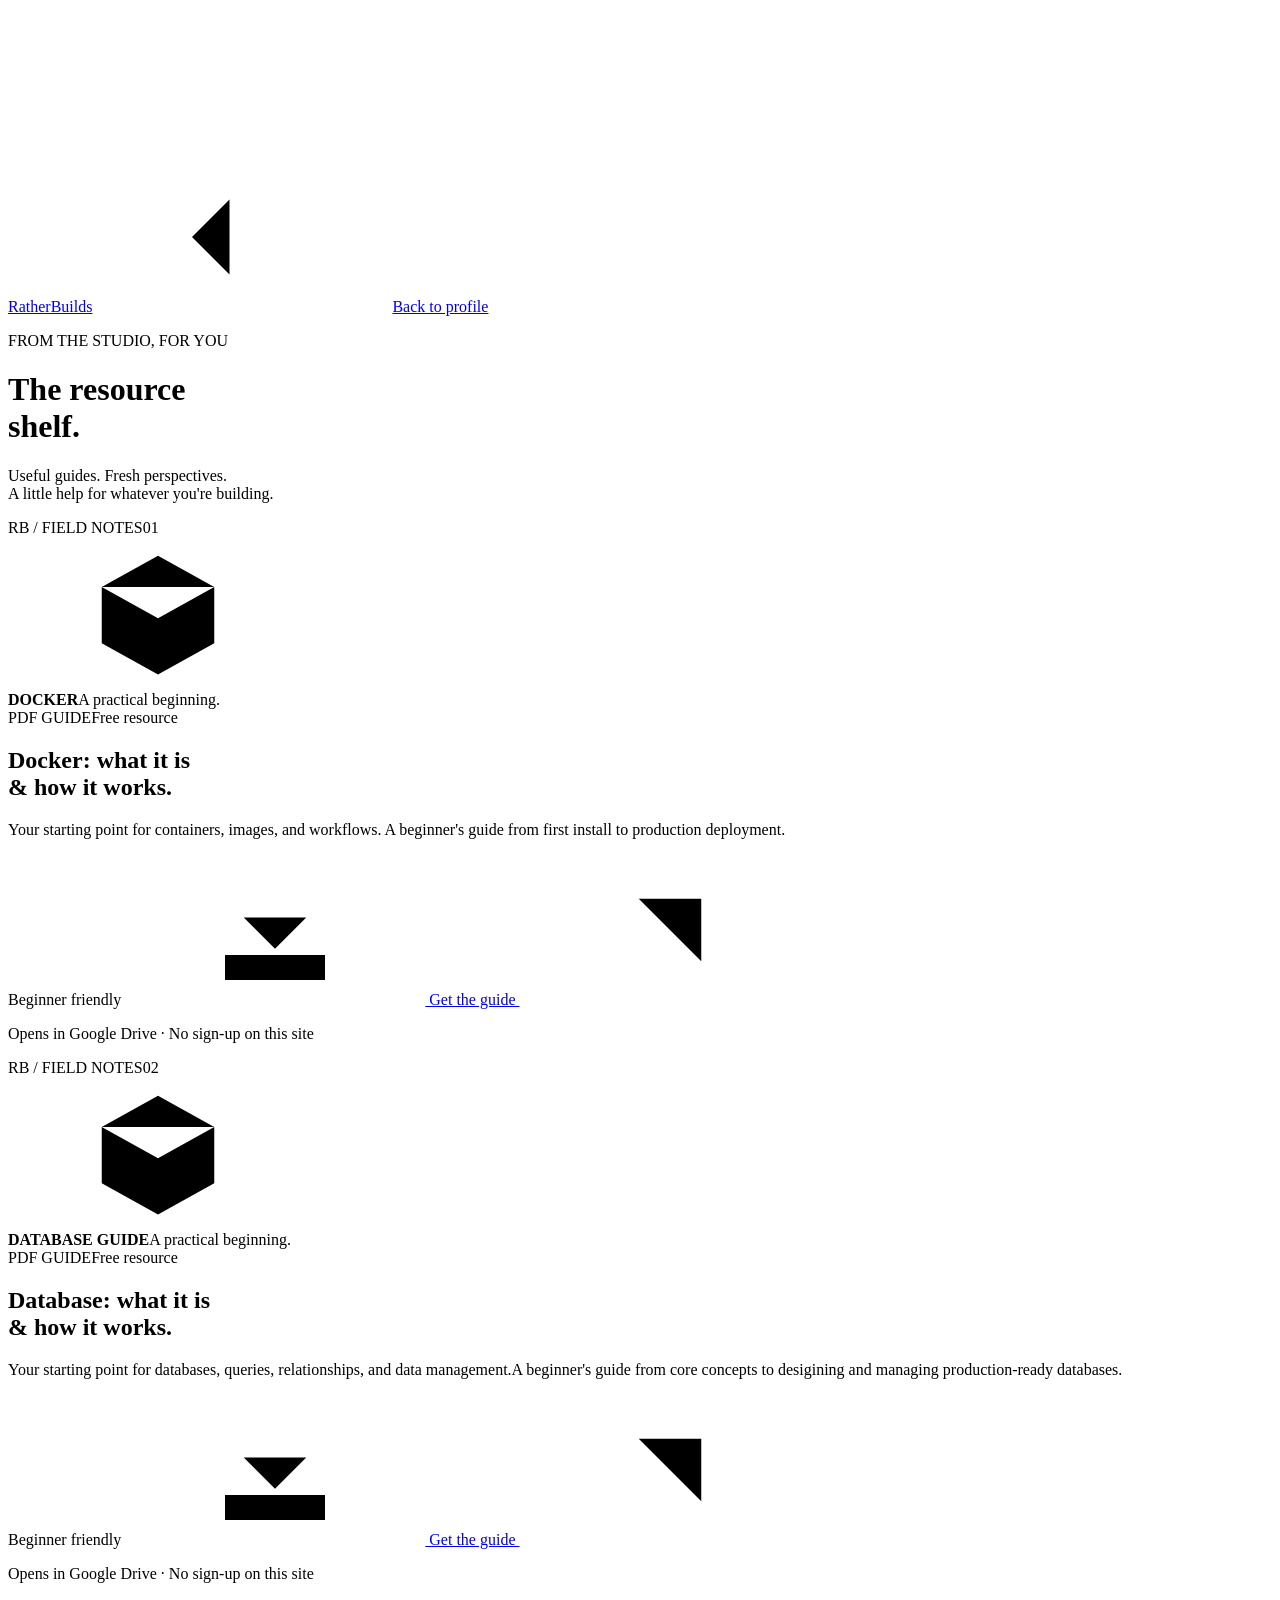
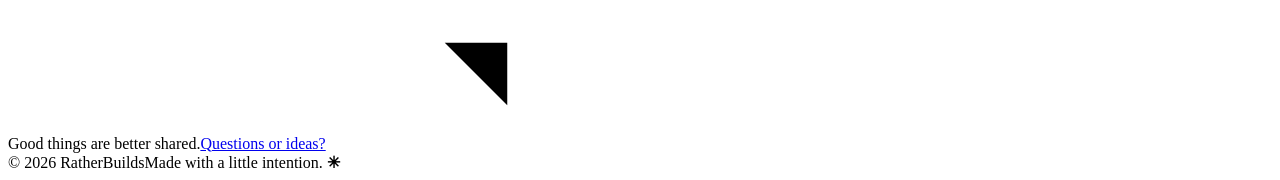
==== downloads.html @ bc9db65b "Change RaStudios branding to RatherBuilds Updated branding from RaStudios to RatherBuilds in downloa" ====
<!DOCTYPE html>
<html lang="en"><head><meta charset="UTF-8"><meta name="viewport" content="width=device-width, initial-scale=1"><meta name="theme-color" content="#eeeaf4"><meta name="description" content="Free guides and practical resources from RatherBuilds. Start with our beginner guide to Docker."><meta property="og:title" content="The Resource Shelf — RatherBuilds"><meta property="og:description" content="Free guides and practical resources from RaStudios. Start with our beginner guide to Docker."><meta property="og:type" content="website"><meta property="og:image" content="https://ra-studios.github.io/Links/brand-logo.webp"><title>The Resource Shelf — RatherBuilds</title><link rel="icon" href="brand-logo.webp" type="image/webp"><link rel="preconnect" href="https://fonts.googleapis.com"><link rel="preconnect" href="https://fonts.gstatic.com" crossorigin><link href="https://fonts.googleapis.com/css2?family=DM+Sans:wght@400;500;600;700&amp;family=Space+Grotesk:wght@400;500;600;700&amp;display=swap" rel="stylesheet"><link rel="stylesheet" href="styles.css"></head>
<body class="library-page"><svg class="definitions" xmlns="http://www.w3.org/2000/svg" aria-hidden="true"><symbol id="arrow" viewBox="0 0 24 24"><path d="M7 17 17 7M7 7h10v10"/></symbol><symbol id="globe" viewBox="0 0 24 24"><circle cx="12" cy="12" r="9"/><path d="M3 12h18M12 3c5 5 5 13 0 18-5-5-5-13 0-18Z"/></symbol><symbol id="mail" viewBox="0 0 24 24"><rect x="3" y="5" width="18" height="14" rx="3"/><path d="m4 7 8 6 8-6"/></symbol><symbol id="instagram" viewBox="0 0 24 24"><rect x="3" y="3" width="18" height="18" rx="5"/><circle cx="12" cy="12" r="4"/><path d="M17.5 6.5h.01"/></symbol><symbol id="linkedin" viewBox="0 0 24 24"><path d="M5 10v10M5 5v.01M10 20V10h4v2c2-4 6-2 6 1v7M14 12v8"/></symbol><symbol id="youtube" viewBox="0 0 24 24"><rect x="2" y="5" width="20" height="14" rx="4"/><path d="m10 9 5 3-5 3Z"/></symbol><symbol id="file" viewBox="0 0 24 24"><path d="M14 3H6a2 2 0 0 0-2 2v14a2 2 0 0 0 2 2h12a2 2 0 0 0 2-2V9ZM14 3v6h6M8 13h8M8 17h5"/></symbol><symbol id="back" viewBox="0 0 24 24"><path d="M20 12H4m6-6-6 6 6 6"/></symbol><symbol id="box" viewBox="0 0 24 24"><path d="m12 3 9 5v9l-9 5-9-5V8ZM3 8l9 5 9-5M12 13v9M7.5 5.5l9 5"/></symbol><symbol id="download" viewBox="0 0 24 24"><path d="M12 3v12m-5-5 5 5 5-5M4 16v4h16v-4"/></symbol></svg>
<div class="page-shell library-shell"><header class="masthead"><a href="index.html" aria-label="RatherBuilds home"><span class="wordmark">RatherBuilds</span></a><a class="back-link" href="index.html"><svg class="icon " aria-hidden="true"><use href="#back"/></svg>Back to profile</a></header>
<main><header class="library-intro"><p class="eyebrow"><span class="dot"></span>FROM THE STUDIO, FOR YOU</p><h1>The resource<br>shelf<span>.</span></h1><p>Useful guides. Fresh perspectives.<br>A little help for whatever you're building.</p></header>
<section class="resource-list" aria-label="Free resources">
<!-- RESOURCE CARDS: Copy a complete START/END block to add a new resource.
     Keep every card inside this section. See README.md for instructions. -->
<!-- START RESOURCE: Docker -->
<article class="resource-card" aria-labelledby="docker-title">
  <div class="resource-art" aria-hidden="true">
    <div class="art-top"><span>RB / FIELD NOTES</span><span>01</span></div>
    <div class="container-art">
      <span class="art-orbit"></span>
      <svg class="icon" aria-hidden="true"><use href="#box"/></svg>
    </div>
    <div class="art-bottom"><strong>DOCKER</strong><span>A practical beginning.</span></div>
  </div>
  <div class="resource-copy">
    <div class="resource-meta"><span class="pill">PDF GUIDE</span><span>Free resource</span></div>
    <h2 id="docker-title">Docker: what it is<br>&amp; how it works.</h2>
    <p>Your starting point for containers, images, and workflows. A beginner's guide from first install to production deployment.</p>
    <span class="level-label"><span class="dot"></span>Beginner friendly</span>
    <a class="download-link" href="https://drive.google.com/file/d/1yUvwCErtubOBH9d2xQVLL0Fu3_scv8wx/view?usp=sharing" target="_blank" rel="noopener noreferrer" aria-label="Open the free Docker PDF guide on Google Drive">
      <svg class="icon" aria-hidden="true"><use href="#download"/></svg>
      Get the guide
      <svg class="icon" aria-hidden="true"><use href="#arrow"/></svg>
    </a>
    <p class="download-note">Opens in Google Drive · No sign-up on this site</p>
  </div>
</article>
<!-- END RESOURCE: Docker -->
     <!-- START RESOURCE: Database -->
<article class="resource-card" aria-labelledby="database-title">
  <div class="resource-art" aria-hidden="true">
    <div class="art-top"><span>RB / FIELD NOTES</span><span>02</span></div>
    <div class="container-art">
      <span class="art-orbit"></span>
      <svg class="icon" aria-hidden="true"><use href="#box"/></svg>
    </div>
    <div class="art-bottom"><strong>DATABASE GUIDE</strong><span>A practical beginning.</span></div>
  </div>
  <div class="resource-copy">
    <div class="resource-meta"><span class="pill">PDF GUIDE</span><span>Free resource</span></div>
    <h2 id="docker-title">Database: what it is<br>&amp; how it works.</h2>
    <p>Your starting point for databases, queries, relationships, and data management.A beginner's guide from core concepts to desigining and managing production-ready databases.</p>
    <span class="level-label"><span class="dot"></span>Beginner friendly</span>
    <a class="download-link" href="https://drive.google.com/file/d/1NW70JfgQnfuwK8qVu4nqQkdIll91rXaU/view?usp=drivesdk" target="_blank" rel="noopener noreferrer" aria-label="Open the free Database Guide PDF guide on Google Drive">
      <svg class="icon" aria-hidden="true"><use href="#download"/></svg>
      Get the guide
      <svg class="icon" aria-hidden="true"><use href="#arrow"/></svg>
    </a>
    <p class="download-note">Opens in Google Drive · No sign-up on this site</p>
  </div>
</article>
<!-- ADD YOUR NEXT RESOURCE HERE, before the closing section tag below. -->
</section>
<aside class="library-contact"><span>Good things are better shared.</span><a href="mailto:contactadilhassannow@gmail.com">Questions or ideas?<svg class="icon " aria-hidden="true"><use href="#arrow"/></svg></a></aside></main><footer class="page-footer"><span>© 2026 RatherBuilds</span><span>Made with a little intention. <b aria-hidden="true">✳</b></span></footer></div></body></html>
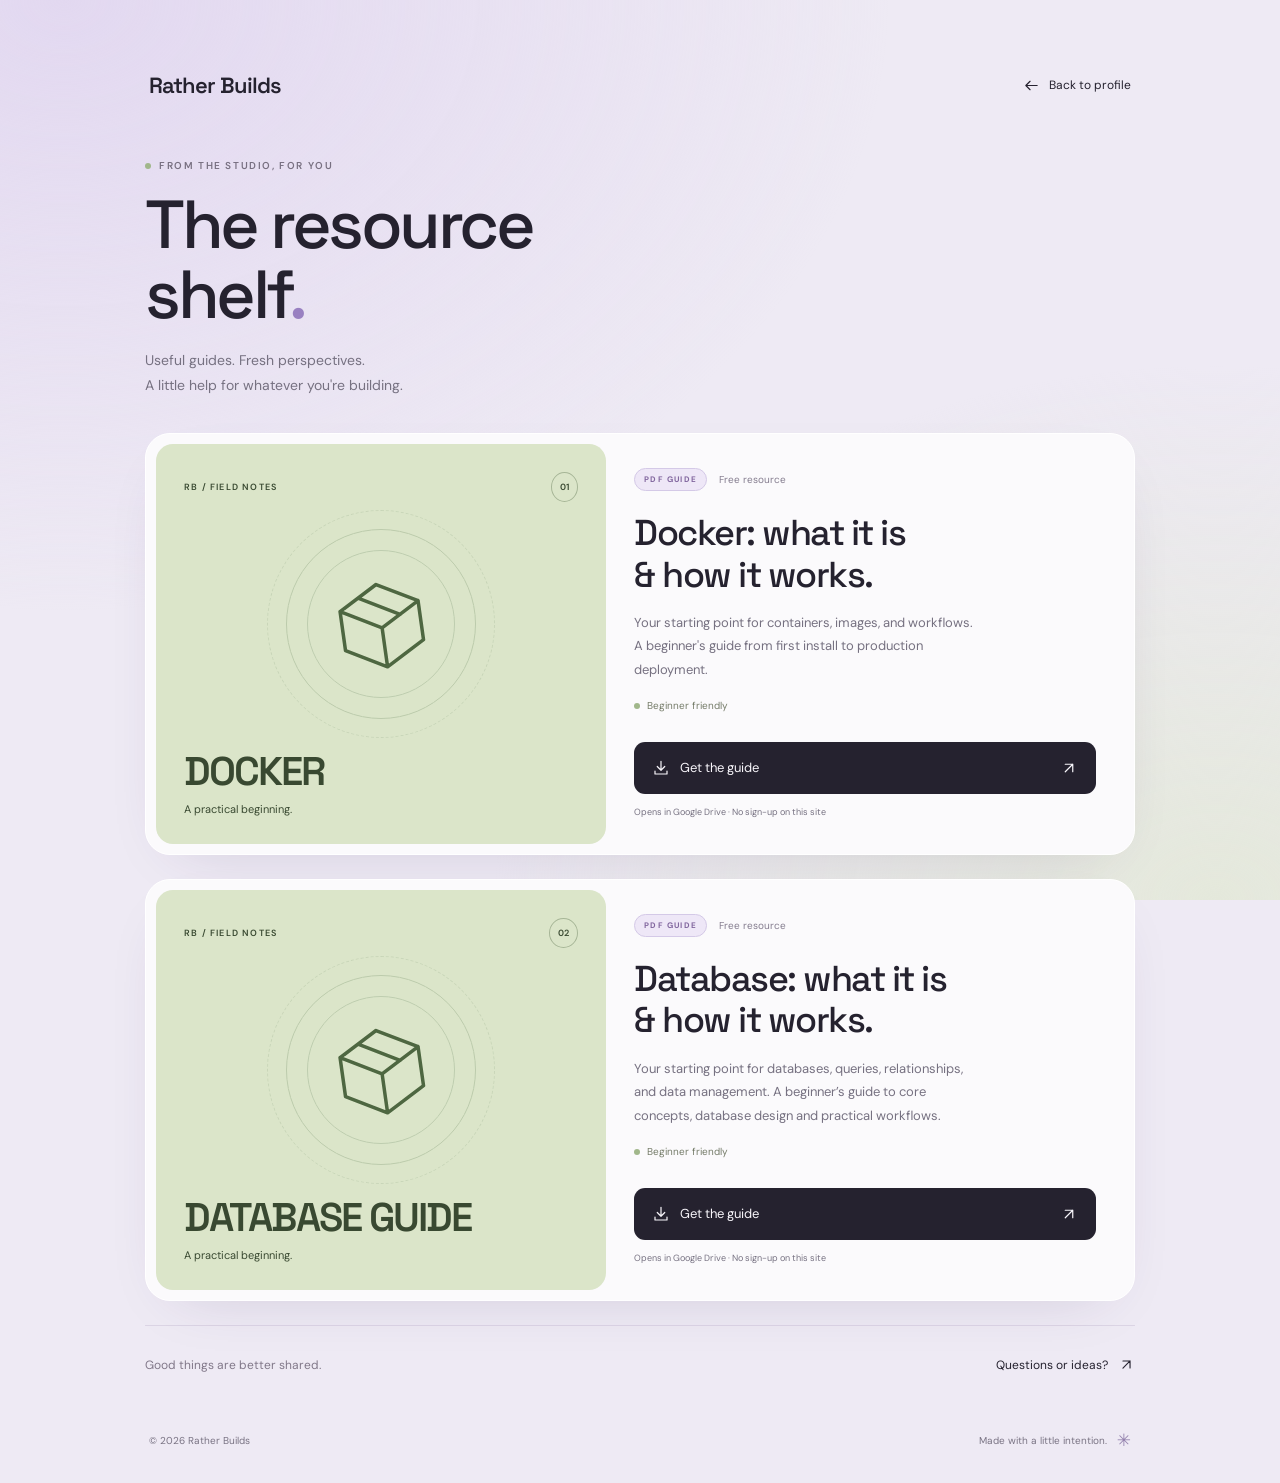
==== commit 5dda5628: "Refine logo sizing and update the Rather Builds links and resource shelf" ====
--- a/downloads.html
+++ b/downloads.html
@@ -1,8 +1,8 @@
 <!DOCTYPE html>
-<html lang="en"><head><meta charset="UTF-8"><meta name="viewport" content="width=device-width, initial-scale=1"><meta name="theme-color" content="#eeeaf4"><meta name="description" content="Free guides and practical resources from RatherBuilds. Start with our beginner guide to Docker."><meta property="og:title" content="The Resource Shelf — RatherBuilds"><meta property="og:description" content="Free guides and practical resources from RaStudios. Start with our beginner guide to Docker."><meta property="og:type" content="website"><meta property="og:image" content="https://ra-studios.github.io/Links/brand-logo.webp"><title>The Resource Shelf — RatherBuilds</title><link rel="icon" href="brand-logo.webp" type="image/webp"><link rel="preconnect" href="https://fonts.googleapis.com"><link rel="preconnect" href="https://fonts.gstatic.com" crossorigin><link href="https://fonts.googleapis.com/css2?family=DM+Sans:wght@400;500;600;700&amp;family=Space+Grotesk:wght@400;500;600;700&amp;display=swap" rel="stylesheet"><link rel="stylesheet" href="styles.css"></head>
+<html lang="en"><head><meta charset="UTF-8"><meta name="viewport" content="width=device-width, initial-scale=1"><meta name="theme-color" content="#eeeaf4"><meta name="description" content="Free Docker and database guides from Rather Builds. Explore practical learning resources and notes."><meta property="og:title" content="The Resource Shelf — Rather Builds"><meta property="og:description" content="Free Docker and database guides from Rather Builds. Explore practical learning resources and notes."><meta property="og:type" content="website"><meta property="og:image" content="https://adil-rather.github.io/Links/share-card.png"><link rel="canonical" href="https://adil-rather.github.io/Links/downloads.html"><meta property="og:url" content="https://adil-rather.github.io/Links/downloads.html"><meta name="twitter:card" content="summary_large_image"><title>The Resource Shelf — Rather Builds</title><link rel="icon" href="favicon-32.png" type="image/png" sizes="32x32"><link rel="preconnect" href="https://fonts.googleapis.com"><link rel="preconnect" href="https://fonts.gstatic.com" crossorigin><link href="https://fonts.googleapis.com/css2?family=DM+Sans:wght@400;500;600;700&amp;family=Space+Grotesk:wght@400;500;600;700&amp;display=swap" rel="stylesheet"><link rel="stylesheet" href="styles.css"></head>
 <body class="library-page"><svg class="definitions" xmlns="http://www.w3.org/2000/svg" aria-hidden="true"><symbol id="arrow" viewBox="0 0 24 24"><path d="M7 17 17 7M7 7h10v10"/></symbol><symbol id="globe" viewBox="0 0 24 24"><circle cx="12" cy="12" r="9"/><path d="M3 12h18M12 3c5 5 5 13 0 18-5-5-5-13 0-18Z"/></symbol><symbol id="mail" viewBox="0 0 24 24"><rect x="3" y="5" width="18" height="14" rx="3"/><path d="m4 7 8 6 8-6"/></symbol><symbol id="instagram" viewBox="0 0 24 24"><rect x="3" y="3" width="18" height="18" rx="5"/><circle cx="12" cy="12" r="4"/><path d="M17.5 6.5h.01"/></symbol><symbol id="linkedin" viewBox="0 0 24 24"><path d="M5 10v10M5 5v.01M10 20V10h4v2c2-4 6-2 6 1v7M14 12v8"/></symbol><symbol id="youtube" viewBox="0 0 24 24"><rect x="2" y="5" width="20" height="14" rx="4"/><path d="m10 9 5 3-5 3Z"/></symbol><symbol id="file" viewBox="0 0 24 24"><path d="M14 3H6a2 2 0 0 0-2 2v14a2 2 0 0 0 2 2h12a2 2 0 0 0 2-2V9ZM14 3v6h6M8 13h8M8 17h5"/></symbol><symbol id="back" viewBox="0 0 24 24"><path d="M20 12H4m6-6-6 6 6 6"/></symbol><symbol id="box" viewBox="0 0 24 24"><path d="m12 3 9 5v9l-9 5-9-5V8ZM3 8l9 5 9-5M12 13v9M7.5 5.5l9 5"/></symbol><symbol id="download" viewBox="0 0 24 24"><path d="M12 3v12m-5-5 5 5 5-5M4 16v4h16v-4"/></symbol></svg>
-<div class="page-shell library-shell"><header class="masthead"><a href="index.html" aria-label="RatherBuilds home"><span class="wordmark">RatherBuilds</span></a><a class="back-link" href="index.html"><svg class="icon " aria-hidden="true"><use href="#back"/></svg>Back to profile</a></header>
-<main><header class="library-intro"><p class="eyebrow"><span class="dot"></span>FROM THE STUDIO, FOR YOU</p><h1>The resource<br>shelf<span>.</span></h1><p>Useful guides. Fresh perspectives.<br>A little help for whatever you're building.</p></header>
+<div class="page-shell library-shell"><header class="masthead"><a href="index.html" aria-label="Rather Builds home"><span class="wordmark">Rather Builds</span></a><a class="back-link" href="index.html"><svg class="icon " aria-hidden="true"><use href="#back"/></svg>Back to profile</a></header>
+<main id="main-content" tabindex="-1"><header class="library-intro"><p class="eyebrow"><span class="dot"></span>FROM THE STUDIO, FOR YOU</p><h1>The resource<br>shelf<span>.</span></h1><p>Useful guides. Fresh perspectives.<br>A little help for whatever you're building.</p></header>
 <section class="resource-list" aria-label="Free resources">
 <!-- RESOURCE CARDS: Copy a complete START/END block to add a new resource.
      Keep every card inside this section. See README.md for instructions. -->
@@ -42,8 +42,8 @@
   </div>
   <div class="resource-copy">
     <div class="resource-meta"><span class="pill">PDF GUIDE</span><span>Free resource</span></div>
-    <h2 id="docker-title">Database: what it is<br>&amp; how it works.</h2>
-    <p>Your starting point for databases, queries, relationships, and data management.A beginner's guide from core concepts to desigining and managing production-ready databases.</p>
+    <h2 id="database-title">Database: what it is<br>&amp; how it works.</h2>
+    <p>Your starting point for databases, queries, relationships, and data management. A beginner’s guide to core concepts, database design and practical workflows.</p>
     <span class="level-label"><span class="dot"></span>Beginner friendly</span>
     <a class="download-link" href="https://drive.google.com/file/d/1NW70JfgQnfuwK8qVu4nqQkdIll91rXaU/view?usp=drivesdk" target="_blank" rel="noopener noreferrer" aria-label="Open the free Database Guide PDF guide on Google Drive">
       <svg class="icon" aria-hidden="true"><use href="#download"/></svg>
@@ -53,6 +53,7 @@
     <p class="download-note">Opens in Google Drive · No sign-up on this site</p>
   </div>
 </article>
+<!-- END RESOURCE: Database -->
 <!-- ADD YOUR NEXT RESOURCE HERE, before the closing section tag below. -->
 </section>
-<aside class="library-contact"><span>Good things are better shared.</span><a href="mailto:contactadilhassannow@gmail.com">Questions or ideas?<svg class="icon " aria-hidden="true"><use href="#arrow"/></svg></a></aside></main><footer class="page-footer"><span>© 2026 RatherBuilds</span><span>Made with a little intention. <b aria-hidden="true">✳</b></span></footer></div></body></html>
+<aside class="library-contact"><span>Good things are better shared.</span><a href="mailto:contactadilhassannow@gmail.com">Questions or ideas?<svg class="icon " aria-hidden="true"><use href="#arrow"/></svg></a></aside></main><footer class="page-footer"><span>© 2026 Rather Builds</span><span>Made with a little intention. <b aria-hidden="true">✳</b></span></footer></div></body></html>
--- a/styles.css
+++ b/styles.css
@@ -0,0 +1,61 @@
+:root{color-scheme:light;--page:#eeeaf4;--paper:#fbfafc;--ink:#25222f;--muted:#767181;--line:#e5e0eb;--lavender:#c3acec;--sage:#dfe8ce;--display:'Space Grotesk',system-ui,sans-serif;--body:'DM Sans',system-ui,sans-serif}
+*,*::before,*::after{box-sizing:border-box}
+body{margin:0;min-height:100vh;min-height:100svh;background:var(--page);color:var(--ink);font-family:var(--body);-webkit-font-smoothing:antialiased}
+body::before{content:'';position:fixed;inset:0;pointer-events:none;background:radial-gradient(ellipse at 5% 0%,#e2d8f0 0%,transparent 48%),radial-gradient(ellipse at 95% 100%,#e4e8db 0%,transparent 42%);z-index:-1}
+a{color:inherit;text-decoration:none;-webkit-tap-highlight-color:transparent}a:focus-visible{outline:3px solid #8061ad;outline-offset:5px}
+h1,h2,h3,p{margin:0}h1,h2,h3{font-family:var(--display);font-weight:500}::selection{background:var(--lavender);color:var(--ink)}
+.definitions{position:absolute;width:0;height:0;overflow:hidden}.icon{width:22px;height:22px;fill:none;stroke:currentColor;stroke-width:1.6;stroke-linecap:round;stroke-linejoin:round;flex:0 0 auto}
+.page-shell{width:min(100% - 64px,990px);margin:0 auto;padding-top:clamp(28px,7vh,72px);padding-bottom:28px}
+.masthead{display:flex;align-items:center;justify-content:space-between;gap:20px;margin-bottom:25px;padding:0 4px}
+.wordmark{font-family:var(--display);font-size:22px;font-weight:600;letter-spacing:-1px}.wordmark>span{color:#8c72ad}.masthead-note{font-size:12px;color:#6e6879}
+.profile-hub{display:grid;grid-template-columns:.94fr 1.06fr;background:var(--paper);border:1px solid #ffffffcc;border-radius:28px;padding:12px;box-shadow:0 24px 70px -35px #3a265b40;animation:arrive .65s ease both}
+.profile-panel{min-width:0;display:flex;flex-direction:column;background:#0a0c12;color:#f3f1f7;border-radius:19px;padding:34px 30px 28px;overflow:hidden}
+.eyebrow{display:flex;align-items:center;gap:8px;font-size:10px;font-weight:600;letter-spacing:1.6px;line-height:1.6}
+.profile-eyebrow{color:#bcb6c9;font-size:9px;letter-spacing:1.3px}.dot{width:6px;height:6px;background:#a1b78b;border-radius:50%;flex-shrink:0}
+.brand-art{margin:28px -16px 30px;aspect-ratio:1.55;overflow:hidden;border-radius:12px}.brand-art img{display:block;width:100%;height:100%;object-fit:contain}
+.profile-panel h1{font-size:clamp(32px,4.5vw,45px);line-height:1.1;letter-spacing:-2.5px}.profile-panel h1>span{color:var(--lavender)}
+.profile-bio{margin-top:15px;color:#b7b3c2;font-size:15px;line-height:1.75;max-width:300px}
+.profile-contact{margin-top:auto;padding-top:46px}.profile-contact p{color:#a39aad;font-size:11px}.profile-contact a{display:inline-flex;align-items:center;gap:24px;min-height:44px;color:var(--sage);font-size:14px}.profile-contact .icon{width:17px;height:17px}
+.links-panel{min-width:0;padding:26px 28px 20px 34px}.section-intro .eyebrow{color:#776e80;margin-bottom:12px}.section-intro h2{font-size:clamp(32px,4.5vw,43px);letter-spacing:-2px;line-height:1.1}
+.section-intro h2>span,.library-intro h1>span{color:#9980c1}.section-intro>p:last-child{margin-top:11px;color:var(--muted);font-size:13px}
+.main-links{margin-top:26px;display:grid;gap:10px}.featured-link{display:flex;flex-direction:column;gap:24px;padding:20px;background:var(--sage);border:1px solid #d4dfc3;border-radius:17px;transition:transform .25s ease,background .25s ease,box-shadow .25s ease}
+.featured-top{display:flex;align-items:center;justify-content:space-between;gap:12px}.pill{display:inline-flex;align-items:center;gap:7px;width:fit-content;border:1px solid #4553322e;border-radius:50px;padding:5px 9px;font-size:8px;font-weight:700;letter-spacing:1.2px;line-height:1.4}.pill .dot{width:4px;height:4px;background:#556c41}
+.featured-bottom{display:flex;align-items:center;gap:13px}.feature-icon{width:42px;height:46px;display:grid;place-items:center;border:1px solid #4c5c3933;border-radius:9px;background:#ffffff38;flex-shrink:0}
+.featured-link h3{font-size:20px;letter-spacing:-.7px}.featured-link p{margin-top:5px;color:#58644d;font-size:11px;line-height:1.5}
+.link-row{display:flex;align-items:center;gap:13px;border:1px solid var(--line);background:#fff;border-radius:13px;padding:13px 14px;min-height:78px;transition:transform .25s ease,border-color .25s ease,box-shadow .25s ease}
+.row-icon{display:grid;place-items:center;width:42px;height:42px;border-radius:11px;flex-shrink:0}.lavender{background:#eee6f9;color:#8769b1}.peach{background:#f6eae3;color:#ac7d65}
+.row-copy{flex:1;min-width:0}.row-copy strong{display:block;font-weight:600;font-size:13px}.row-copy>span{display:block;font-size:10px;line-height:1.6;color:var(--muted);margin-top:3px;overflow-wrap:anywhere}
+.link-arrow{width:18px;height:18px;color:#676170;transition:transform .25s ease}.social-section{margin-top:25px}.social-section>.eyebrow{color:#776e80;font-size:8px;letter-spacing:1.2px}
+.social-links{display:flex;flex-wrap:wrap;gap:7px;margin-top:11px}.social-links a{display:inline-flex;align-items:center;justify-content:center;gap:7px;min-height:44px;flex:1;padding:9px 10px;border:1px solid var(--line);border-radius:10px;background:#f7f5f9;font-size:10px;transition:background .25s ease,border-color .25s ease}.social-links .icon{width:15px;height:15px}
+.page-footer{display:flex;align-items:center;justify-content:space-between;gap:16px;padding:22px 4px 0;font-size:10px;color:#797383;line-height:1.7}.page-footer>span:last-child{display:inline-flex;align-items:center;gap:10px}.page-footer b{font-size:17px;color:#9482ae}
+/* The resource shelf uses the same colors, spacing, and type. */
+.back-link{display:inline-flex;align-items:center;gap:9px;min-height:44px;font-size:12px}.back-link .icon{width:17px;height:17px}
+.library-intro{padding:26px 0 36px}.library-intro .eyebrow{color:#787081;margin-bottom:16px}.library-intro h1{font-size:clamp(42px,7vw,68px);letter-spacing:-3.5px;line-height:1.03}.library-intro>p:last-child{color:var(--muted);margin-top:18px;font-size:14px;line-height:1.75}
+.resource-list{display:grid;gap:24px}
+.resource-card{display:grid;grid-template-columns:1fr 1.15fr;padding:10px;background:var(--paper);border:1px solid white;border-radius:25px;box-shadow:0 20px 60px -35px #3a265b38;animation:arrive .65s ease both}
+.resource-art{min-width:0;background:#dbe5c9;color:#394931;border-radius:17px;padding:28px;display:flex;flex-direction:column;justify-content:space-between;min-height:350px;position:relative;overflow:hidden}
+.art-top{display:flex;justify-content:space-between;align-items:center;font-size:9px;font-weight:600;letter-spacing:1.2px}.art-top>span:last-child{border:1px solid #a7b697;border-radius:50%;padding:8px;letter-spacing:0}
+.container-art{display:grid;place-items:center;position:relative;height:180px}.container-art>.icon{width:105px;height:105px;stroke:#4e6741;stroke-width:.8;transform:rotate(-8deg);z-index:1}
+.art-orbit{position:absolute;width:190px;height:190px;border:1px solid #bccbac;border-radius:50%}.art-orbit::before,.art-orbit::after{content:'';position:absolute;inset:20px;border:1px solid #becdaf;border-radius:50%}.art-orbit::after{inset:-20px;border-style:dashed;opacity:.65}
+.art-bottom{display:flex;flex-direction:column;gap:5px}.art-bottom strong{font-family:var(--display);font-size:40px;font-weight:600;letter-spacing:-2px}.art-bottom>span{font-size:11px}
+.resource-copy{padding:24px 28px;min-width:0}.resource-meta{display:flex;align-items:center;gap:12px;color:#847c8e;font-size:10px}.resource-meta .pill{border-color:#d4c9e7;background:#eee7f7;color:#81669e}
+.resource-copy h2{font-size:clamp(26px,3.5vw,36px);line-height:1.15;letter-spacing:-1.5px;margin-top:22px}.resource-copy>p{margin-top:15px;color:var(--muted);font-size:13px;line-height:1.8;max-width:350px}
+.level-label{display:inline-flex;align-items:center;gap:7px;font-size:10px;color:#747b68;margin-top:18px}.download-link{display:flex;align-items:center;gap:10px;margin-top:28px;background:var(--ink);color:#f8f6fb;padding:15px 18px;min-height:52px;border-radius:11px;font-size:13px;transition:background .25s ease,transform .25s ease}.download-link .icon{width:18px;height:18px}.download-link .icon:last-child{margin-left:auto}.resource-copy .download-note{font-size:9px;margin-top:10px}
+.library-contact{display:flex;align-items:center;justify-content:space-between;flex-wrap:wrap;gap:12px;margin-top:24px;border-top:1px solid #dcd5e5;padding:17px 0;font-size:12px;color:#817889}.library-contact a{display:inline-flex;align-items:center;gap:10px;min-height:44px;color:var(--ink)}.library-contact .icon{width:17px;height:17px}
+@media(hover:hover){.featured-link:hover{background:#d5e1c0;transform:translateY(-3px);box-shadow:0 8px 20px #536c371a}.link-row:hover{border-color:#cbb9e6;transform:translateY(-2px);box-shadow:0 5px 16px #5338750f}.main-links a:hover .link-arrow{transform:translate(2px,-2px)}.social-links a:hover{background:#eae1f4;border-color:#d4c5e7}.download-link:hover{background:#60497c;transform:translateY(-2px)}}
+@media(max-width:760px){
+ .page-shell{width:min(100% - 32px,470px);padding-top:22px;padding-bottom:max(24px,env(safe-area-inset-bottom))}.masthead{margin-bottom:17px}.wordmark{font-size:20px}.masthead-note{font-size:9px}
+ .profile-hub{grid-template-columns:minmax(0,1fr);padding:8px;border-radius:24px}.profile-panel{padding:22px 23px 23px;border-radius:17px}.profile-eyebrow{font-size:8px;letter-spacing:1.1px}
+ .brand-art{aspect-ratio:1.85;margin:12px -10px 16px}.profile-panel h1{font-size:35px;letter-spacing:-1.8px}.profile-bio{font-size:13px;margin-top:9px;line-height:1.7;max-width:275px}.profile-contact{display:none}
+ .links-panel{padding:25px 15px 17px}.section-intro h2{font-size:31px;letter-spacing:-1.5px}.section-intro h2 br{display:none}.section-intro .eyebrow{font-size:8px;margin-bottom:8px}.section-intro>p:last-child{font-size:12px;margin-top:8px}
+ .main-links{margin-top:21px}.featured-link{padding:17px;gap:22px}.featured-link h3{font-size:20px}.featured-link p{font-size:10px}.link-row{padding:13px;min-height:77px}
+ .social-section{margin-top:23px}.social-links{gap:6px}.social-links a{padding:9px 7px;font-size:9px;gap:5px}.page-footer{font-size:9px;gap:8px;padding-top:18px}.page-footer>span:last-child{gap:6px}
+ .library-shell{max-width:530px}.back-link{font-size:11px}.library-intro{padding:23px 3px 28px}.library-intro h1{font-size:50px;letter-spacing:-2.5px}.library-intro .eyebrow{font-size:9px}.library-intro>p:last-child{font-size:13px}
+ .resource-card{grid-template-columns:minmax(0,1fr);padding:8px;border-radius:23px}.resource-art{min-height:250px;padding:21px}.container-art{height:125px}.container-art>.icon{width:82px;height:82px}.art-orbit{width:140px;height:140px}.art-bottom strong{font-size:34px}
+ .resource-copy{padding:24px 18px 19px}.resource-copy h2{font-size:30px;margin-top:18px}.resource-copy>p{font-size:12px}.download-link{margin-top:24px}.library-contact{font-size:11px}
+}
+@media(max-width:360px){.page-shell{width:calc(100% - 24px)}.masthead-note{max-width:115px;text-align:right;line-height:1.5}.profile-panel{padding-inline:18px}.links-panel{padding-inline:11px}.row-copy strong{font-size:12px}.row-copy>span{font-size:9px}.social-links a{flex-direction:column;gap:5px;padding:10px 5px}.page-footer{flex-wrap:wrap}}
+@keyframes arrive{from{opacity:0;transform:translateY(12px)}to{opacity:1;transform:translateY(0)}}
+@media(prefers-reduced-motion:reduce){*,*::before,*::after{animation:none!important;transition:none!important}}
+
+.skip-link{position:fixed;left:16px;top:12px;z-index:10;padding:12px 16px;background:var(--ink);color:var(--paper);transform:translateY(-180%)}.skip-link:focus{transform:none}
